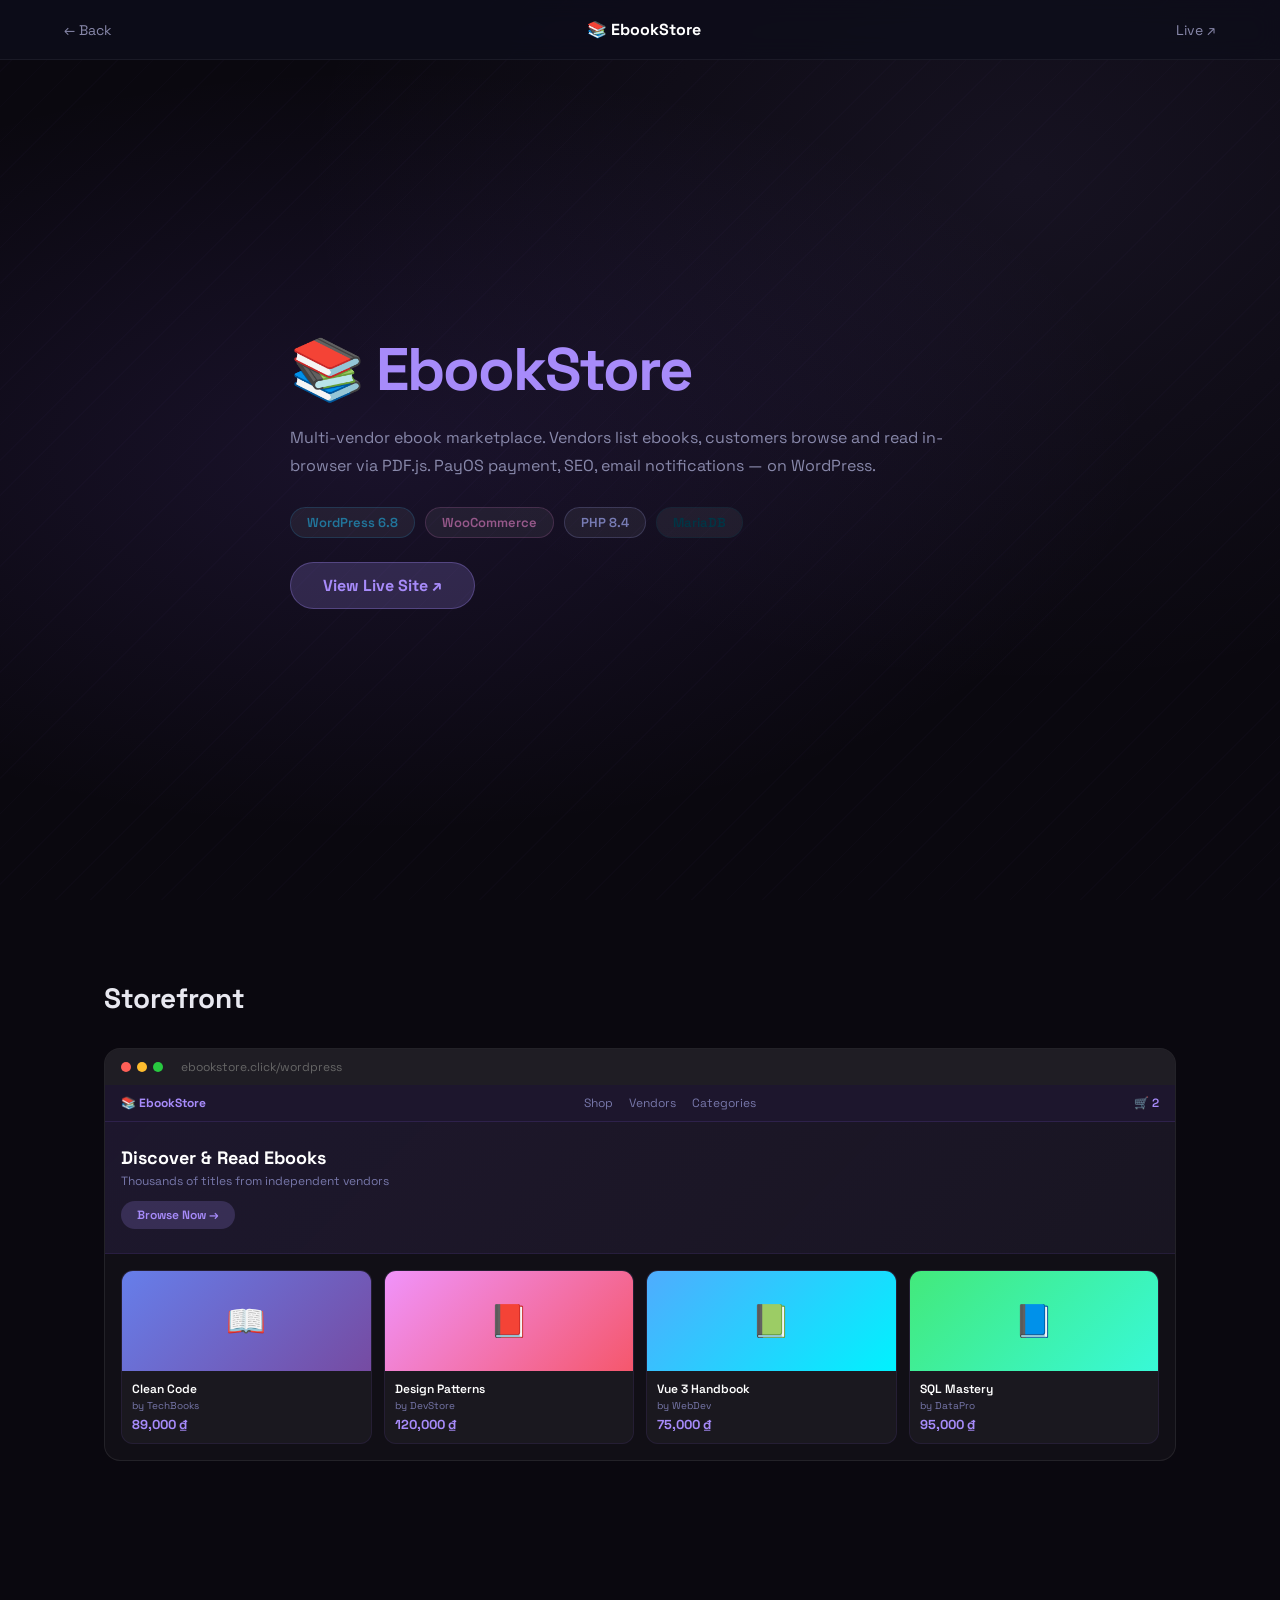
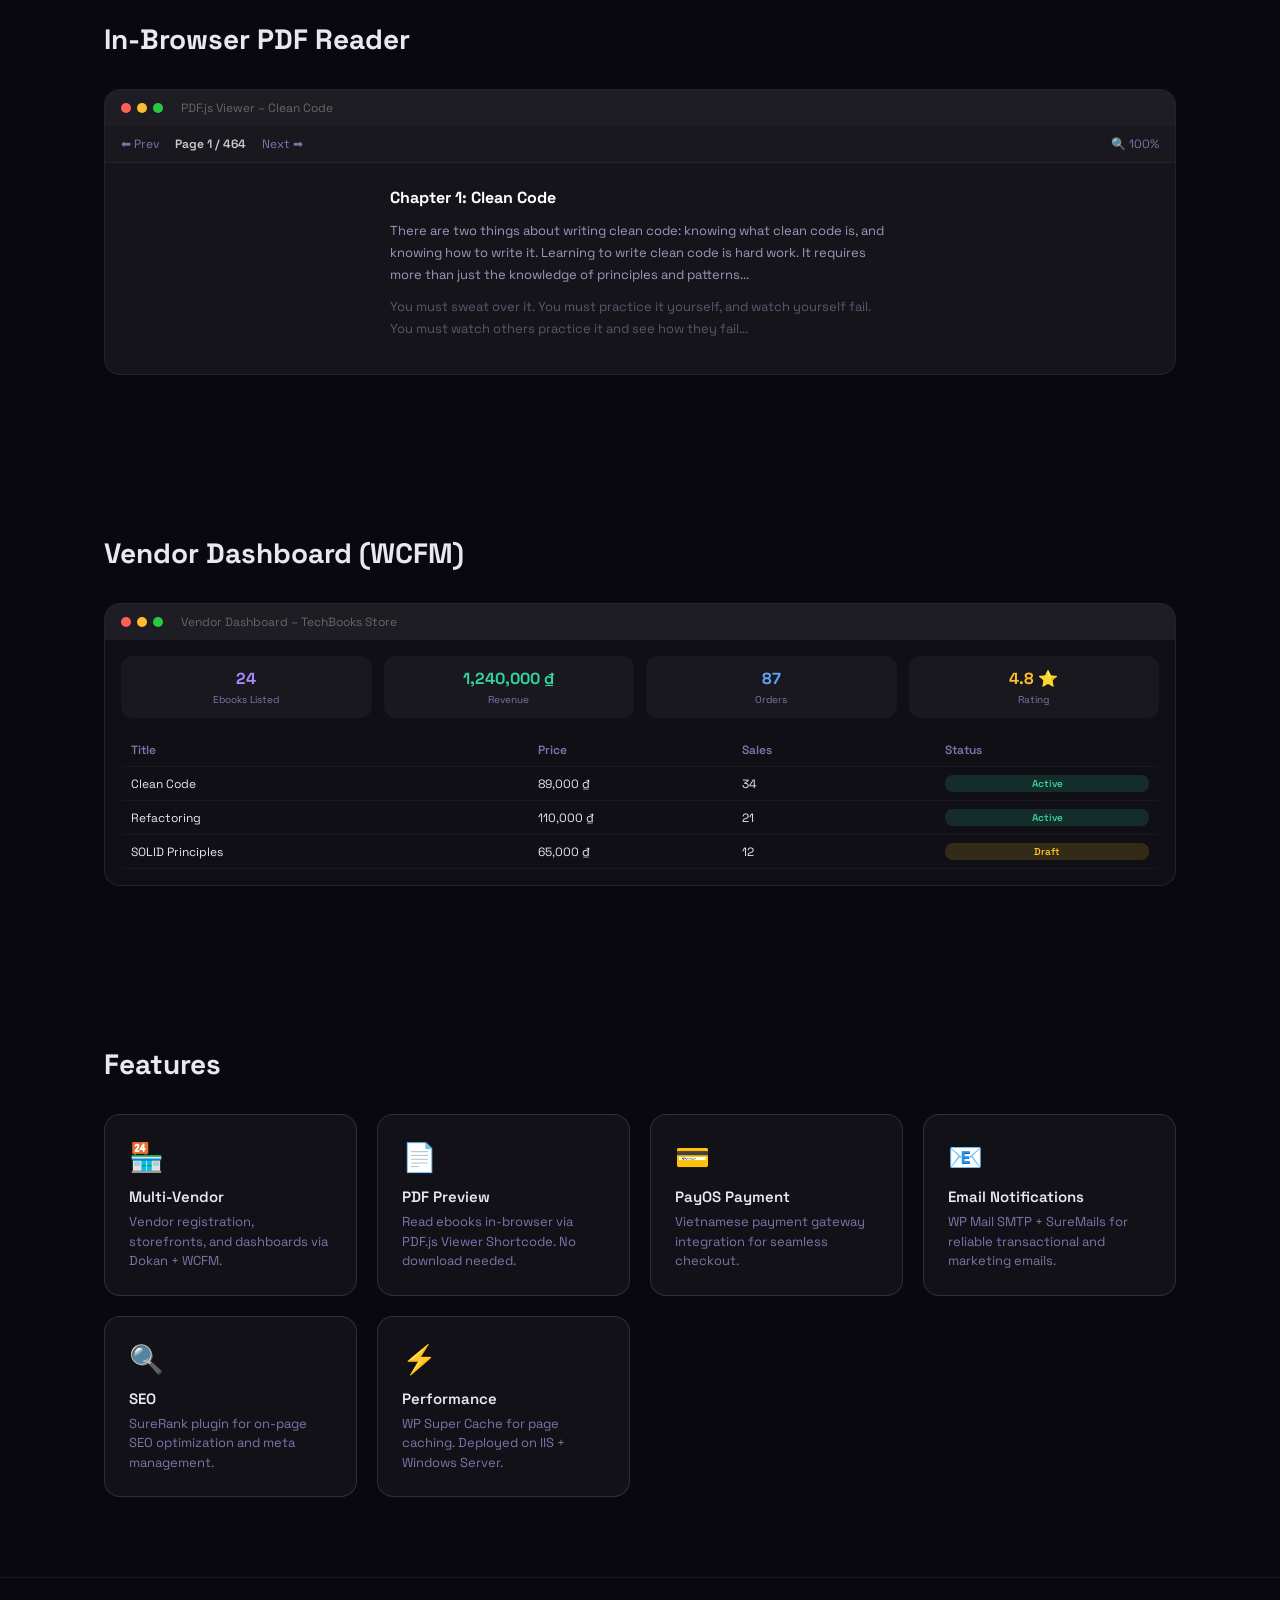
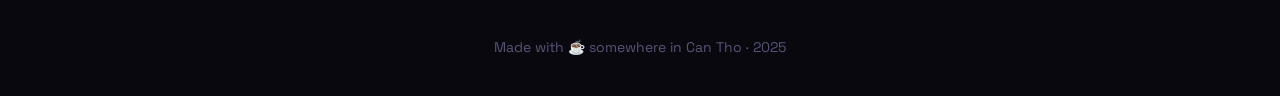
==== ebookstore.html @ c4f32f19 "Initial commit" ====
<!DOCTYPE html>
<html lang="vi">

<head>
    <meta charset="UTF-8" />
    <meta name="viewport" content="width=device-width, initial-scale=1.0" />
    <title>EbookStore – Demo</title>
    <link href="https://fonts.googleapis.com/css2?family=Space+Grotesk:wght@400;500;600;700&display=swap"
        rel="stylesheet" />
    <link rel="stylesheet" href="style.css" />
    <link rel="stylesheet" href="ebookstore.css" />
</head>

<body class="ebook-body">

    <nav class="demo-nav">
        <a href="index.html">← Back</a>
        <span class="nav-title">📚 EbookStore</span>
        <a href="https://ebookstore.click/wordpress" target="_blank">Live ↗</a>
    </nav>

    <!-- HERO -->
    <section class="demo-hero ebook-hero">
        <div class="ebook-bg"></div>
        <div class="demo-hero-content reveal">
            <h1>📚 <span style="color:#a78bfa">EbookStore</span></h1>
            <p>Multi-vendor ebook marketplace. Vendors list ebooks, customers browse and read in-browser via PDF.js.
                PayOS payment, SEO, email notifications — on WordPress.</p>
            <div class="tech-stack-list">
                <span class="tech-tag" style="color:#21759B;border-color:rgba(33,117,155,0.3)">WordPress 6.8</span>
                <span class="tech-tag" style="color:#96588A;border-color:rgba(150,88,138,0.3)">WooCommerce</span>
                <span class="tech-tag" style="color:#777BB4;border-color:rgba(119,123,180,0.3)">PHP 8.4</span>
                <span class="tech-tag" style="color:#003545;border-color:rgba(0,53,69,0.3)">MariaDB</span>
            </div>
            <a href="https://ebookstore.click/wordpress" target="_blank" class="hero-cta"
                style="margin-top:24px;background:rgba(167,139,250,0.2);color:#a78bfa;border:1px solid rgba(167,139,250,0.3);box-shadow:none">View
                Live Site ↗</a>
        </div>
    </section>

    <!-- STOREFRONT MOCKUP -->
    <div class="demo-section reveal">
        <h2>Storefront</h2>
        <div class="screen-mockup">
            <div class="screen-bar">
                <div class="screen-dot red"></div>
                <div class="screen-dot yellow"></div>
                <div class="screen-dot green"></div>
                <span style="margin-left:12px;font-size:12px;color:#666">ebookstore.click/wordpress</span>
            </div>
            <div class="screen-body ebook-storefront">
                <div class="ebook-nav-bar">
                    <span class="ebook-brand">📚 EbookStore</span>
                    <div class="ebook-nav-links"><span>Shop</span><span>Vendors</span><span>Categories</span></div>
                    <span class="ebook-cart">🛒 2</span>
                </div>
                <div class="ebook-hero-banner">
                    <div class="ebh-text">
                        <div class="ebh-title">Discover & Read Ebooks</div>
                        <div class="ebh-sub">Thousands of titles from independent vendors</div>
                        <div class="ebh-btn">Browse Now →</div>
                    </div>
                </div>
                <div class="ebook-grid">
                    <div class="ebook-card">
                        <div class="ebook-cover" style="background:linear-gradient(135deg,#667eea,#764ba2)">📖</div>
                        <div class="ebook-meta">
                            <div class="em-title">Clean Code</div>
                            <div class="em-vendor">by TechBooks</div>
                            <div class="em-price">89,000 ₫</div>
                        </div>
                    </div>
                    <div class="ebook-card">
                        <div class="ebook-cover" style="background:linear-gradient(135deg,#f093fb,#f5576c)">📕</div>
                        <div class="ebook-meta">
                            <div class="em-title">Design Patterns</div>
                            <div class="em-vendor">by DevStore</div>
                            <div class="em-price">120,000 ₫</div>
                        </div>
                    </div>
                    <div class="ebook-card">
                        <div class="ebook-cover" style="background:linear-gradient(135deg,#4facfe,#00f2fe)">📗</div>
                        <div class="ebook-meta">
                            <div class="em-title">Vue 3 Handbook</div>
                            <div class="em-vendor">by WebDev</div>
                            <div class="em-price">75,000 ₫</div>
                        </div>
                    </div>
                    <div class="ebook-card">
                        <div class="ebook-cover" style="background:linear-gradient(135deg,#43e97b,#38f9d7)">📘</div>
                        <div class="ebook-meta">
                            <div class="em-title">SQL Mastery</div>
                            <div class="em-vendor">by DataPro</div>
                            <div class="em-price">95,000 ₫</div>
                        </div>
                    </div>
                </div>
            </div>
        </div>
    </div>

    <!-- PDF VIEWER MOCKUP -->
    <div class="demo-section reveal">
        <h2>In-Browser PDF Reader</h2>
        <div class="screen-mockup">
            <div class="screen-bar">
                <div class="screen-dot red"></div>
                <div class="screen-dot yellow"></div>
                <div class="screen-dot green"></div>
                <span style="margin-left:12px;font-size:12px;color:#666">PDF.js Viewer – Clean Code</span>
            </div>
            <div class="screen-body ebook-pdf-mock">
                <div class="pdf-toolbar">
                    <span>⬅ Prev</span>
                    <span class="pdf-page">Page 1 / 464</span>
                    <span>Next ➡</span>
                    <span class="pdf-zoom">🔍 100%</span>
                </div>
                <div class="pdf-page-view">
                    <div class="pdf-content">
                        <div class="pdf-chapter">Chapter 1: Clean Code</div>
                        <div class="pdf-para">There are two things about writing clean code: knowing what clean code is,
                            and knowing how to write it. Learning to write clean code is hard work. It requires more
                            than just the knowledge of principles and patterns...</div>
                        <div class="pdf-para" style="opacity:0.5">You must sweat over it. You must practice it yourself,
                            and watch yourself fail. You must watch others practice it and see how they fail...</div>
                    </div>
                </div>
            </div>
        </div>
    </div>

    <!-- VENDOR DASHBOARD MOCKUP -->
    <div class="demo-section reveal">
        <h2>Vendor Dashboard (WCFM)</h2>
        <div class="screen-mockup">
            <div class="screen-bar">
                <div class="screen-dot red"></div>
                <div class="screen-dot yellow"></div>
                <div class="screen-dot green"></div>
                <span style="margin-left:12px;font-size:12px;color:#666">Vendor Dashboard – TechBooks Store</span>
            </div>
            <div class="screen-body ebook-vendor-mock">
                <div class="vendor-stats">
                    <div class="vs-item"><span class="vs-num" style="color:#a78bfa">24</span><span
                            class="vs-label">Ebooks Listed</span></div>
                    <div class="vs-item"><span class="vs-num" style="color:#34d399">1,240,000 ₫</span><span
                            class="vs-label">Revenue</span></div>
                    <div class="vs-item"><span class="vs-num" style="color:#60a5fa">87</span><span
                            class="vs-label">Orders</span></div>
                    <div class="vs-item"><span class="vs-num" style="color:#fbbf24">4.8 ⭐</span><span
                            class="vs-label">Rating</span></div>
                </div>
                <div class="vendor-products">
                    <div class="vp-row header"><span>Title</span><span>Price</span><span>Sales</span><span>Status</span>
                    </div>
                    <div class="vp-row"><span>Clean Code</span><span>89,000 ₫</span><span>34</span><span
                            class="vp-status active">Active</span></div>
                    <div class="vp-row"><span>Refactoring</span><span>110,000 ₫</span><span>21</span><span
                            class="vp-status active">Active</span></div>
                    <div class="vp-row"><span>SOLID Principles</span><span>65,000 ₫</span><span>12</span><span
                            class="vp-status draft">Draft</span></div>
                </div>
            </div>
        </div>
    </div>

    <!-- FEATURES -->
    <div class="demo-section reveal">
        <h2>Features</h2>
        <div class="feature-grid">
            <div class="feature-item" style="border-color:rgba(167,139,250,0.2)">
                <div class="fi-icon">🏪</div>
                <h4>Multi-Vendor</h4>
                <p>Vendor registration, storefronts, and dashboards via Dokan + WCFM.</p>
            </div>
            <div class="feature-item" style="border-color:rgba(167,139,250,0.2)">
                <div class="fi-icon">📄</div>
                <h4>PDF Preview</h4>
                <p>Read ebooks in-browser via PDF.js Viewer Shortcode. No download needed.</p>
            </div>
            <div class="feature-item" style="border-color:rgba(167,139,250,0.2)">
                <div class="fi-icon">💳</div>
                <h4>PayOS Payment</h4>
                <p>Vietnamese payment gateway integration for seamless checkout.</p>
            </div>
            <div class="feature-item" style="border-color:rgba(167,139,250,0.2)">
                <div class="fi-icon">📧</div>
                <h4>Email Notifications</h4>
                <p>WP Mail SMTP + SureMails for reliable transactional and marketing emails.</p>
            </div>
            <div class="feature-item" style="border-color:rgba(167,139,250,0.2)">
                <div class="fi-icon">🔍</div>
                <h4>SEO</h4>
                <p>SureRank plugin for on-page SEO optimization and meta management.</p>
            </div>
            <div class="feature-item" style="border-color:rgba(167,139,250,0.2)">
                <div class="fi-icon">⚡</div>
                <h4>Performance</h4>
                <p>WP Super Cache for page caching. Deployed on IIS + Windows Server.</p>
            </div>
        </div>
    </div>

    <footer class="footer">
        <p>Made with ☕ somewhere in Can Tho · 2025</p>
    </footer>
    <script src="main.js"></script>
</body>

</html>
---- style.css ----
@import url('https://fonts.googleapis.com/css2?family=K2D:wght@300;400;600;700;800&family=Space+Grotesk:wght@400;500;600;700&display=swap');

*, *::before, *::after { margin: 0; padding: 0; box-sizing: border-box; }

:root {
  --blue: #00afef;
  --darkblue: #225ba8;
  --red: #E4002B;
  --yellow: #FFC72C;
  --dark: #0d0d1a;
  --card-radius: 20px;
}

html { scroll-behavior: smooth; }

body {
  font-family: 'Space Grotesk', 'K2D', sans-serif;
  background: var(--dark);
  color: #e8e8f0;
  overflow-x: hidden;
}

/* ── HERO ── */
.hero {
  min-height: 100vh;
  display: flex;
  flex-direction: column;
  align-items: center;
  justify-content: center;
  position: relative;
  overflow: hidden;
  background: radial-gradient(ellipse at 20% 50%, rgba(0,175,239,0.12) 0%, transparent 60%),
              radial-gradient(ellipse at 80% 20%, rgba(34,91,168,0.15) 0%, transparent 50%),
              var(--dark);
}

.hero-bg-grid {
  position: absolute; inset: 0;
  background-image: linear-gradient(rgba(0,175,239,0.05) 1px, transparent 1px),
                    linear-gradient(90deg, rgba(0,175,239,0.05) 1px, transparent 1px);
  background-size: 40px 40px;
  animation: gridMove 20s linear infinite;
}
@keyframes gridMove { to { background-position: 40px 40px; } }

.floating-fruits {
  position: absolute; inset: 0; pointer-events: none; overflow: hidden;
}
/* fruit là canvas element — buffer 32×32, CSS scale nhỏ lại */
.fruit {
  position: absolute;
  image-rendering: pixelated;
  display: block;
  animation: floatFruit linear infinite;
  opacity: 0.8;
}
@keyframes floatFruit {
  0%   { transform: translateY(110vh) rotate(0deg); opacity: 0; }
  10%  { opacity: 0.8; }
  90%  { opacity: 0.8; }
  100% { transform: translateY(-10vh) rotate(360deg); opacity: 0; }
}

.hero-content {
  position: relative; z-index: 2;
  text-align: center;
  display: flex; flex-direction: column; align-items: center; gap: 20px;
  padding: 0 20px;
}

.hero-sprite {
  /* buffer = 32×32 (native), CSS scales up 3× */
  width: 96px; height: 96px;
  image-rendering: pixelated;
}

.ground-runner-wrap {
  position: absolute; bottom: 4px;
  animation: runAcross 12s linear infinite;
}
@keyframes runAcross { from { left: -80px; } to { left: calc(100% + 80px); } }

.ground-runner {
  /* buffer = 32×32, CSS scales 2× */
  width: 64px; height: 64px;
  image-rendering: pixelated;
  display: block;
}

.hero-title {
  font-size: clamp(36px, 6vw, 72px);
  font-weight: 800;
  line-height: 1.1;
  letter-spacing: -2px;
}
.accent { color: var(--blue); }

.hero-sub {
  font-size: clamp(14px, 2vw, 18px);
  color: #8888aa;
  max-width: 500px;
}

.tech-pills {
  display: flex; flex-wrap: wrap; gap: 8px; justify-content: center;
}
.tech-pills span {
  background: rgba(0,175,239,0.1);
  border: 1px solid rgba(0,175,239,0.25);
  color: var(--blue);
  padding: 4px 14px;
  border-radius: 20px;
  font-size: 13px;
  font-weight: 600;
}

.hero-cta {
  display: inline-block;
  background: var(--blue);
  color: #fff;
  padding: 12px 32px;
  border-radius: 30px;
  font-weight: 700;
  font-size: 16px;
  text-decoration: none;
  box-shadow: 0 0 24px rgba(0,175,239,0.4);
  transition: all .3s;
  margin-top: 8px;
}
.hero-cta:hover { background: var(--darkblue); transform: translateY(-2px); box-shadow: 0 0 32px rgba(0,175,239,0.6); }

.hero-ground {
  position: absolute; bottom: 0; left: 0; right: 0;
  height: 48px;
  background: repeating-linear-gradient(90deg, #1a2a1a 0px, #1a2a1a 16px, #1e301e 16px, #1e301e 32px);
  border-top: 3px solid #2d4a2d;
}

/* ── PROJECTS ── */
.projects {
  padding: 100px 5% 80px;
  max-width: 1300px;
  margin: 0 auto;
}

.section-title {
  font-size: clamp(28px, 4vw, 48px);
  font-weight: 800;
  text-align: center;
  letter-spacing: -1px;
}
.section-sub {
  text-align: center;
  color: #666688;
  margin-top: 8px;
  margin-bottom: 60px;
  font-style: italic;
}

.cards-grid {
  display: grid;
  grid-template-columns: repeat(auto-fill, minmax(320px, 1fr));
  gap: 24px;
}

/* ── CARD BASE ── */
.card {
  position: relative;
  display: block;
  text-decoration: none;
  color: inherit;
  background: rgba(255,255,255,0.04);
  border: 1px solid rgba(255,255,255,0.08);
  border-radius: var(--card-radius);
  padding: 28px;
  overflow: hidden;
  transition: transform .35s cubic-bezier(.22,1,.36,1), box-shadow .35s, border-color .35s;
}
.card:hover { transform: translateY(-6px) scale(1.01); }

.card-glow {
  position: absolute; inset: 0; border-radius: var(--card-radius);
  opacity: 0; transition: opacity .35s;
  pointer-events: none;
}
.card:hover .card-glow { opacity: 1; }

.card-icon { font-size: 36px; margin-bottom: 12px; display: block; }
.card-badge {
  font-size: 11px; font-weight: 600; letter-spacing: 0.5px;
  padding: 3px 10px; border-radius: 20px;
  display: inline-block; margin-bottom: 12px;
}
.card h3 { font-size: 22px; font-weight: 700; margin-bottom: 8px; }
.card p { font-size: 14px; color: #9999bb; line-height: 1.6; }
.card-tags { display: flex; flex-wrap: wrap; gap: 6px; margin-top: 16px; }
.card-tags span {
  font-size: 11px; padding: 3px 10px; border-radius: 12px;
  background: rgba(255,255,255,0.06); color: #aaaacc;
}
.card-arrow {
  position: absolute; bottom: 24px; right: 24px;
  font-size: 20px; opacity: 0;
  transition: opacity .3s, transform .3s;
  transform: translateX(-8px);
}
.card:hover .card-arrow { opacity: 1; transform: translateX(0); }

/* ── CARD THEMES ── */
.card--planex { border-color: rgba(0,175,239,0.2); }
.card--planex:hover { border-color: rgba(0,175,239,0.5); box-shadow: 0 20px 60px rgba(0,175,239,0.15); }
.card--planex .card-glow { background: radial-gradient(circle at 50% 0%, rgba(0,175,239,0.08), transparent 70%); }
.card--planex .card-badge { background: rgba(0,175,239,0.15); color: var(--blue); }
.card--planex .card-arrow { color: var(--blue); }

.card--ebook { border-color: rgba(139,92,246,0.2); }
.card--ebook:hover { border-color: rgba(139,92,246,0.5); box-shadow: 0 20px 60px rgba(139,92,246,0.15); }
.card--ebook .card-glow { background: radial-gradient(circle at 50% 0%, rgba(139,92,246,0.08), transparent 70%); }
.card--ebook .card-badge { background: rgba(139,92,246,0.15); color: #a78bfa; }
.card--ebook .card-arrow { color: #a78bfa; }

.card--snack { border-color: rgba(228,0,43,0.2); }
.card--snack:hover { border-color: rgba(228,0,43,0.5); box-shadow: 0 20px 60px rgba(228,0,43,0.15); }
.card--snack .card-glow { background: radial-gradient(circle at 50% 0%, rgba(228,0,43,0.08), transparent 70%); }
.card--snack .card-badge { background: rgba(228,0,43,0.15); color: #ff6b6b; }
.card--snack .card-arrow { color: #ff6b6b; }

.card--helm { border-color: rgba(16,185,129,0.2); }
.card--helm:hover { border-color: rgba(16,185,129,0.5); box-shadow: 0 20px 60px rgba(16,185,129,0.15); }
.card--helm .card-glow { background: radial-gradient(circle at 50% 0%, rgba(16,185,129,0.08), transparent 70%); }
.card--helm .card-badge { background: rgba(16,185,129,0.15); color: #34d399; }
.card--helm .card-arrow { color: #34d399; }

.card--fashivo { border-color: rgba(244,114,182,0.2); }
.card--fashivo:hover { border-color: rgba(244,114,182,0.5); box-shadow: 0 20px 60px rgba(244,114,182,0.15); }
.card--fashivo .card-glow { background: radial-gradient(circle at 50% 0%, rgba(244,114,182,0.08), transparent 70%); }
.card--fashivo .card-badge { background: rgba(244,114,182,0.15); color: #f472b6; }
.card--fashivo .card-arrow { color: #f472b6; }

.card--quanlisv { border-color: rgba(251,191,36,0.2); }
.card--quanlisv:hover { border-color: rgba(251,191,36,0.5); box-shadow: 0 20px 60px rgba(251,191,36,0.15); }
.card--quanlisv .card-glow { background: radial-gradient(circle at 50% 0%, rgba(251,191,36,0.08), transparent 70%); }
.card--quanlisv .card-badge { background: rgba(251,191,36,0.15); color: #fbbf24; }
.card--quanlisv .card-arrow { color: #fbbf24; }

.card--pixel { border-color: rgba(167,139,250,0.2); }
.card--pixel:hover { border-color: rgba(167,139,250,0.5); box-shadow: 0 20px 60px rgba(167,139,250,0.15); }
.card--pixel .card-glow { background: radial-gradient(circle at 50% 0%, rgba(167,139,250,0.08), transparent 70%); }
.card--pixel .card-badge { background: rgba(167,139,250,0.15); color: #c4b5fd; }
.card--pixel .card-arrow { color: #c4b5fd; }

/* ── REVEAL ANIMATION ── */
.reveal { opacity: 0; transform: translateY(30px); transition: opacity .6s ease, transform .6s ease; }
.reveal.visible { opacity: 1; transform: translateY(0); }

/* ── FOOTER ── */
.footer {
  position: relative;
  text-align: center;
  padding: 60px 20px 40px;
  color: #555577;
  font-size: 14px;
  border-top: 1px solid rgba(255,255,255,0.06);
  overflow: hidden;
}
.footer-runner-wrap {
  position: absolute; bottom: 0;
  animation: runAcross2 10s linear infinite;
}
@keyframes runAcross2 { from { left: -60px; } to { left: calc(100% + 60px); } }
.footer-runner {
  width: 48px; height: 48px;
  image-rendering: pixelated;
  display: block;
}

.footer-links { display: flex; gap: 20px; justify-content: center; margin-top: 12px; }
.footer-links a { color: #555577; text-decoration: none; transition: color .2s; }
.footer-links a:hover { color: var(--blue); }

/* ── DEMO PAGE SHARED ── */
.demo-nav {
  position: fixed; top: 0; left: 0; right: 0; z-index: 100;
  display: flex; align-items: center; justify-content: space-between;
  padding: 0 5%; height: 60px;
  background: rgba(13,13,26,0.85);
  backdrop-filter: blur(12px);
  border-bottom: 1px solid rgba(255,255,255,0.06);
}
.demo-nav a { color: #8888aa; text-decoration: none; font-size: 14px; transition: color .2s; }
.demo-nav a:hover { color: #fff; }
.demo-nav .nav-title { font-weight: 700; color: #fff; font-size: 16px; }

.demo-hero {
  min-height: 100vh;
  display: flex; align-items: center; justify-content: center;
  padding: 80px 5% 40px;
  position: relative; overflow: hidden;
}
.demo-hero-content { max-width: 700px; z-index: 2; }
.demo-hero-content h1 { font-size: clamp(32px, 5vw, 60px); font-weight: 800; letter-spacing: -2px; margin-bottom: 16px; }
.demo-hero-content p { font-size: 16px; color: #8888aa; line-height: 1.7; margin-bottom: 28px; }

.demo-section { padding: 80px 5%; max-width: 1200px; margin: 0 auto; }
.demo-section h2 { font-size: 28px; font-weight: 700; margin-bottom: 32px; }

.feature-grid { display: grid; grid-template-columns: repeat(auto-fill, minmax(240px, 1fr)); gap: 20px; }
.feature-item {
  background: rgba(255,255,255,0.04);
  border: 1px solid rgba(255,255,255,0.08);
  border-radius: 16px; padding: 24px;
}
.feature-item .fi-icon { font-size: 28px; margin-bottom: 12px; }
.feature-item h4 { font-size: 15px; font-weight: 600; margin-bottom: 6px; }
.feature-item p { font-size: 13px; color: #7777aa; line-height: 1.5; }

.tech-stack-list { display: flex; flex-wrap: wrap; gap: 10px; }
.tech-tag {
  padding: 6px 16px; border-radius: 20px;
  font-size: 13px; font-weight: 600;
  background: rgba(255,255,255,0.06);
  border: 1px solid rgba(255,255,255,0.1);
}

.screen-mockup {
  background: rgba(255,255,255,0.03);
  border: 1px solid rgba(255,255,255,0.08);
  border-radius: 16px; overflow: hidden;
  margin-top: 20px;
}
.screen-bar {
  background: rgba(255,255,255,0.06);
  padding: 10px 16px;
  display: flex; gap: 6px; align-items: center;
}
.screen-dot { width: 10px; height: 10px; border-radius: 50%; }
.screen-dot.red { background: #ff5f57; }
.screen-dot.yellow { background: #febc2e; }
.screen-dot.green { background: #28c840; }
.screen-body { padding: 24px; min-height: 200px; }

@media (max-width: 640px) {
  .cards-grid { grid-template-columns: 1fr; }
  .feature-grid { grid-template-columns: 1fr; }
}
---- ebookstore.css ----
.ebook-body { background: #0a080f; }

.ebook-hero {
  background: radial-gradient(ellipse at 30% 50%, rgba(139,92,246,0.12) 0%, transparent 60%),
              radial-gradient(ellipse at 80% 20%, rgba(167,139,250,0.08) 0%, transparent 50%), #0a080f;
}
.ebook-bg {
  position: absolute; inset: 0;
  background: repeating-linear-gradient(135deg, rgba(139,92,246,0.02) 0px, rgba(139,92,246,0.02) 1px, transparent 1px, transparent 25px);
  pointer-events: none;
}

/* Storefront */
.ebook-storefront { padding: 0; }
.ebook-nav-bar {
  display: flex; align-items: center; justify-content: space-between;
  padding: 10px 16px; background: rgba(139,92,246,0.1); border-bottom: 1px solid rgba(139,92,246,0.15);
  font-size: 12px;
}
.ebook-brand { font-weight: 700; color: #a78bfa; }
.ebook-nav-links { display: flex; gap: 16px; color: #7777aa; }
.ebook-cart { color: #a78bfa; font-weight: 600; }
.ebook-hero-banner {
  padding: 24px 16px; background: linear-gradient(135deg, rgba(139,92,246,0.1), rgba(167,139,250,0.05));
  border-bottom: 1px solid rgba(139,92,246,0.1);
}
.ebh-title { font-size: 18px; font-weight: 800; color: #fff; margin-bottom: 4px; }
.ebh-sub { font-size: 12px; color: #7777aa; margin-bottom: 12px; }
.ebh-btn { display: inline-block; background: rgba(167,139,250,0.2); color: #a78bfa; padding: 6px 16px; border-radius: 20px; font-size: 12px; font-weight: 600; cursor: default; }
.ebook-grid { display: grid; grid-template-columns: repeat(4, 1fr); gap: 12px; padding: 16px; }
.ebook-card { background: rgba(255,255,255,0.04); border: 1px solid rgba(139,92,246,0.1); border-radius: 12px; overflow: hidden; }
.ebook-cover { height: 100px; display: flex; align-items: center; justify-content: center; font-size: 32px; }
.ebook-meta { padding: 10px; }
.em-title { font-size: 12px; font-weight: 600; color: #fff; margin-bottom: 2px; }
.em-vendor { font-size: 10px; color: #7777aa; margin-bottom: 4px; }
.em-price { font-size: 13px; font-weight: 700; color: #a78bfa; }

/* PDF mock */
.ebook-pdf-mock { padding: 0; }
.pdf-toolbar {
  display: flex; align-items: center; gap: 16px; padding: 10px 16px;
  background: rgba(255,255,255,0.04); border-bottom: 1px solid rgba(255,255,255,0.06);
  font-size: 12px; color: #7777aa;
}
.pdf-page { color: #ccc; font-weight: 600; }
.pdf-zoom { margin-left: auto; }
.pdf-page-view { padding: 24px; background: rgba(255,255,255,0.02); min-height: 160px; }
.pdf-content { max-width: 500px; margin: 0 auto; }
.pdf-chapter { font-size: 16px; font-weight: 700; color: #fff; margin-bottom: 12px; }
.pdf-para { font-size: 13px; color: #9999bb; line-height: 1.7; margin-bottom: 10px; }

/* Vendor mock */
.ebook-vendor-mock { padding: 16px; }
.vendor-stats { display: flex; gap: 12px; flex-wrap: wrap; margin-bottom: 16px; }
.vs-item { flex: 1; min-width: 100px; background: rgba(255,255,255,0.04); border-radius: 12px; padding: 12px; display: flex; flex-direction: column; align-items: center; gap: 4px; }
.vs-num { font-size: 16px; font-weight: 800; }
.vs-label { font-size: 10px; color: #7777aa; }
.vendor-products { font-size: 12px; }
.vp-row { display: grid; grid-template-columns: 2fr 1fr 1fr 1fr; padding: 8px 10px; border-bottom: 1px solid rgba(255,255,255,0.04); align-items: center; }
.vp-row.header { color: #7777aa; font-weight: 600; }
.vp-status { padding: 2px 8px; border-radius: 8px; font-size: 10px; font-weight: 600; text-align: center; }
.vp-status.active { background: rgba(52,211,153,0.15); color: #34d399; }
.vp-status.draft { background: rgba(251,191,36,0.15); color: #fbbf24; }
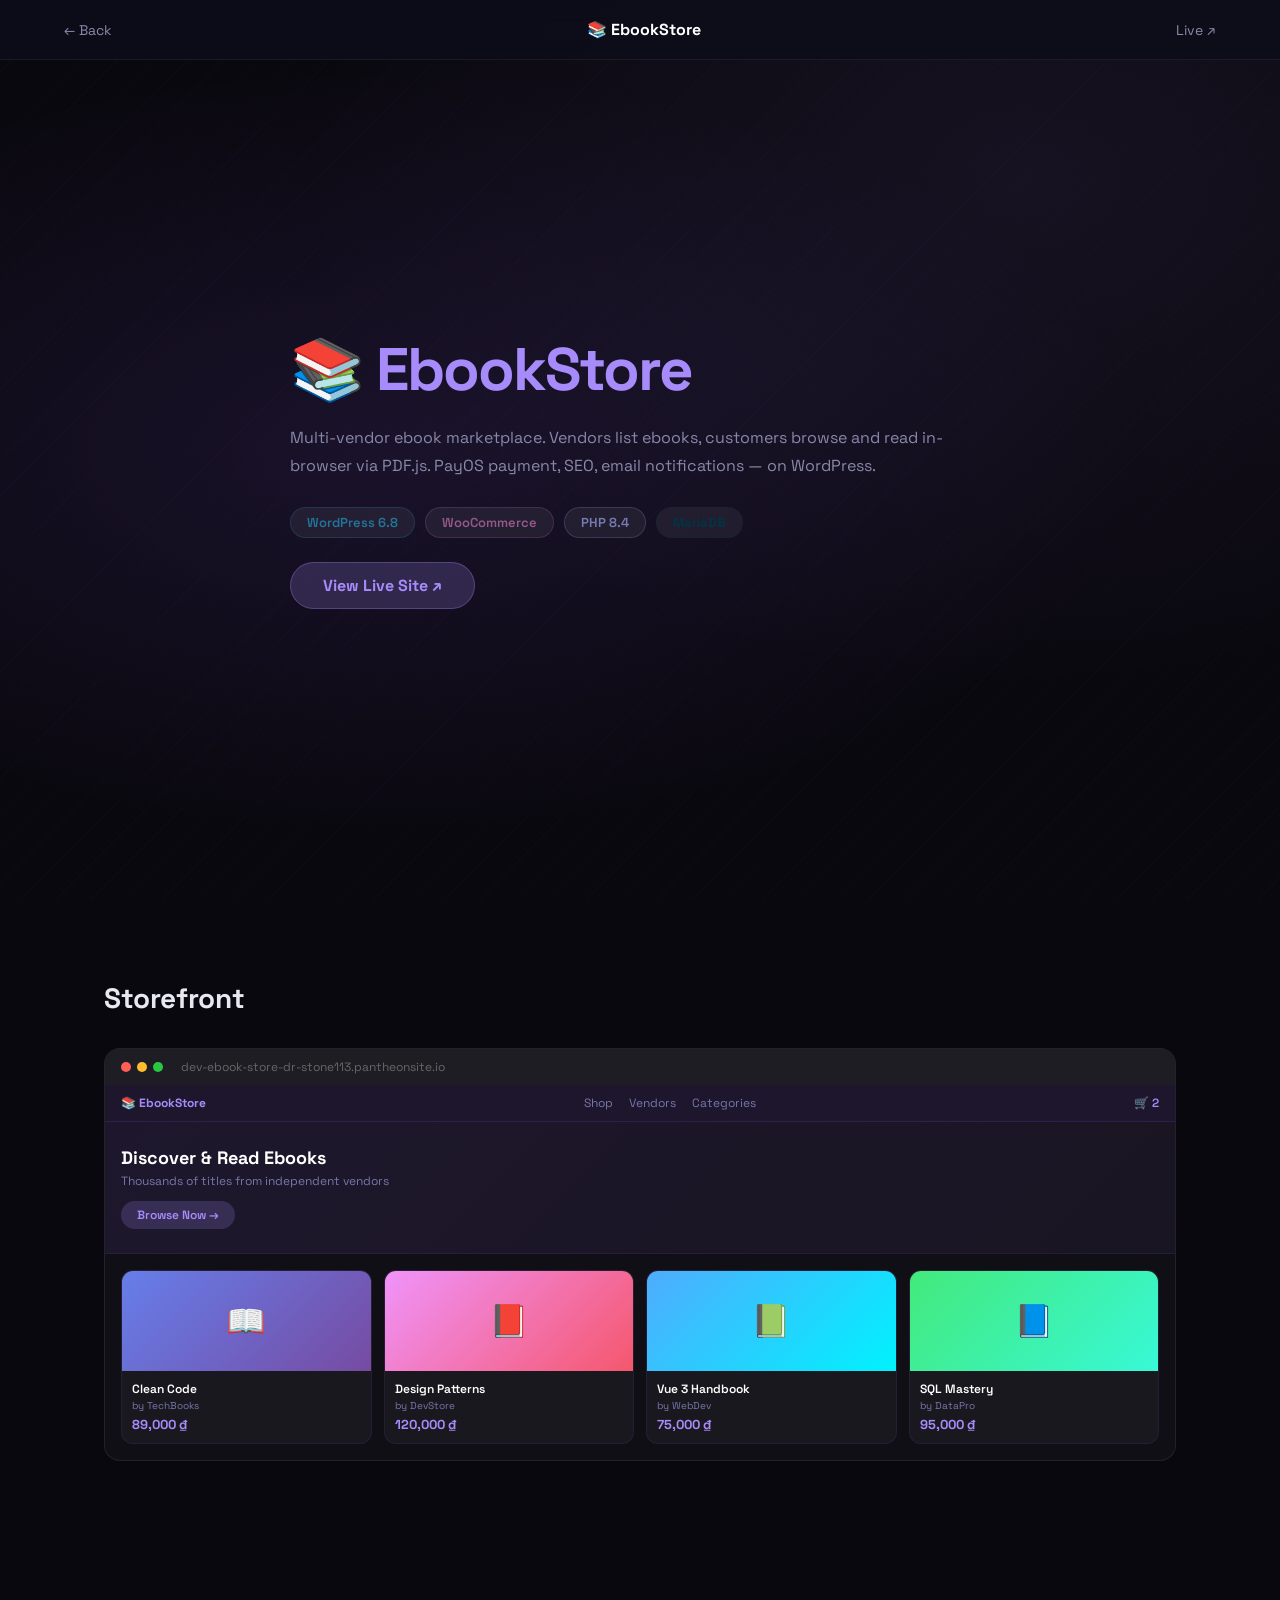
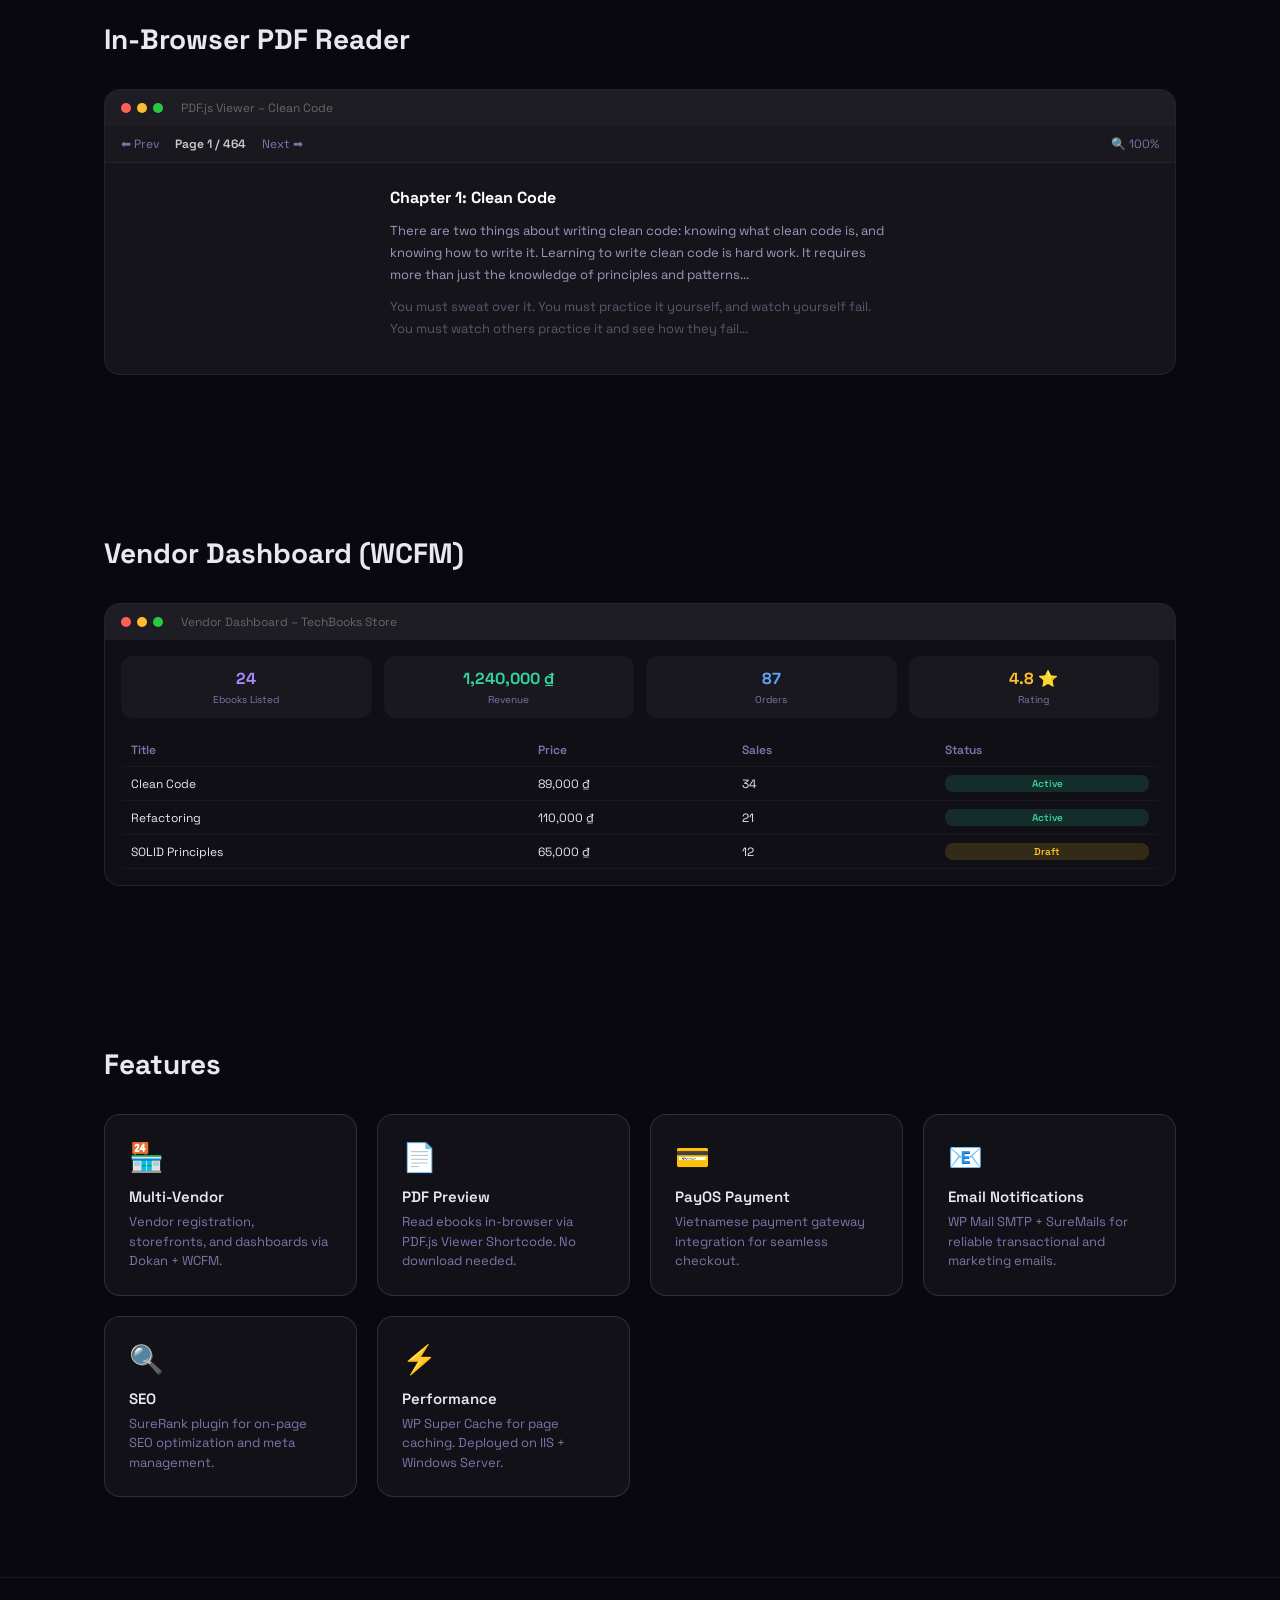
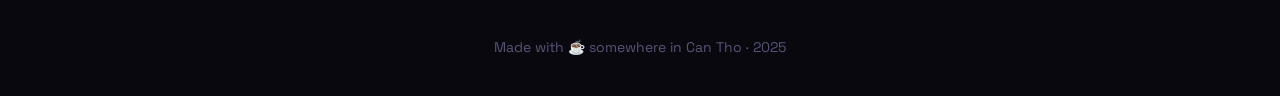
==== commit 7cec460b: "Fix live demo links, fix background tile seams" ====
--- a/ebookstore.html
+++ b/ebookstore.html
@@ -16,7 +16,7 @@
     <nav class="demo-nav">
         <a href="index.html">← Back</a>
         <span class="nav-title">📚 EbookStore</span>
-        <a href="https://ebookstore.click/wordpress" target="_blank">Live ↗</a>
+        <a href="https://dev-ebook-store-dr-stone113.pantheonsite.io/" target="_blank">Live ↗</a>
     </nav>
 
     <!-- HERO -->
@@ -32,7 +32,7 @@
                 <span class="tech-tag" style="color:#777BB4;border-color:rgba(119,123,180,0.3)">PHP 8.4</span>
                 <span class="tech-tag" style="color:#003545;border-color:rgba(0,53,69,0.3)">MariaDB</span>
             </div>
-            <a href="https://ebookstore.click/wordpress" target="_blank" class="hero-cta"
+            <a href="https://dev-ebook-store-dr-stone113.pantheonsite.io/" target="_blank" class="hero-cta"
                 style="margin-top:24px;background:rgba(167,139,250,0.2);color:#a78bfa;border:1px solid rgba(167,139,250,0.3);box-shadow:none">View
                 Live Site ↗</a>
         </div>
@@ -46,7 +46,7 @@
                 <div class="screen-dot red"></div>
                 <div class="screen-dot yellow"></div>
                 <div class="screen-dot green"></div>
-                <span style="margin-left:12px;font-size:12px;color:#666">ebookstore.click/wordpress</span>
+                <span style="margin-left:12px;font-size:12px;color:#666">dev-ebook-store-dr-stone113.pantheonsite.io</span>
             </div>
             <div class="screen-body ebook-storefront">
                 <div class="ebook-nav-bar">
